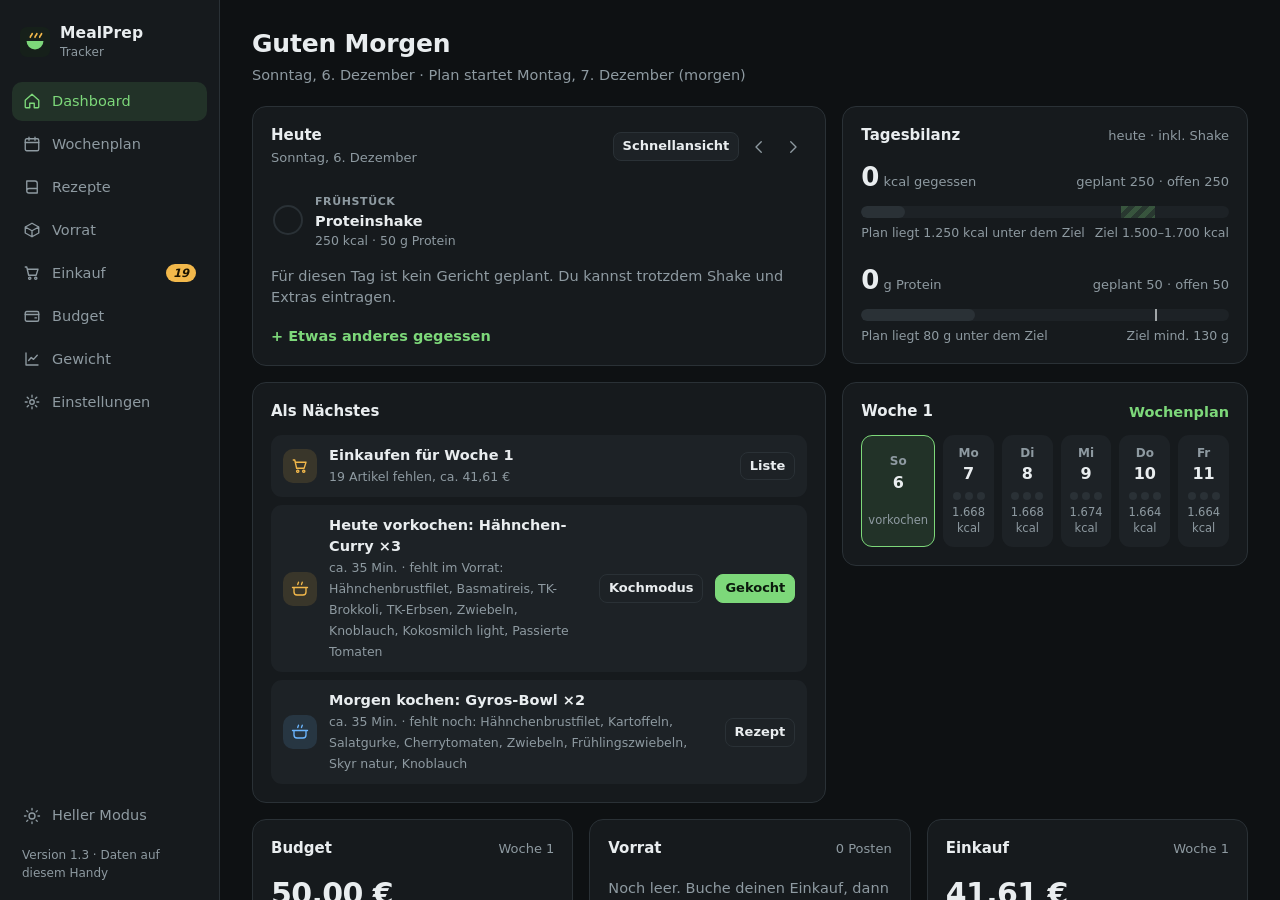
==== index.html @ 7bd4c483 "Add files via upload" ====
<!doctype html>
<html lang="de" data-theme="dark">
<head>
<meta charset="utf-8">
<meta name="viewport" content="width=device-width, initial-scale=1, viewport-fit=cover">
<meta name="theme-color" content="#0e1113">
<meta name="mobile-web-app-capable" content="yes">
<meta name="apple-mobile-web-app-capable" content="yes">
<meta name="apple-mobile-web-app-status-bar-style" content="black-translucent">
<meta name="apple-mobile-web-app-title" content="MealPrep">
<title>MealPrep Tracker</title>
<link rel="manifest" href="manifest.webmanifest">
<link rel="icon" href="icon.svg" type="image/svg+xml">
<link rel="apple-touch-icon" href="apple-touch-icon.png">
<link rel="stylesheet" href="app.css">
<style>
  .boot { display: grid; place-items: center; height: 100vh; height: 100dvh; padding: 24px; text-align: center; color: var(--muted); }
  .boot img { width: 64px; height: 64px; margin-bottom: 14px; }
  .boot b { display: block; color: var(--text); font-size: 17px; margin-bottom: 4px; }
  .boot.err b { color: var(--red); }
</style>
</head>
<body>
<div id="boot" class="boot"><div><img src="icon.svg" alt=""><b>MealPrep Tracker</b><span id="bootMsg">Wird geladen …</span></div></div>
<div id="app" hidden>
  <nav class="side" id="nav"></nav>
  <main id="view"></main>
</div>
<div id="modal" class="modal" hidden></div>
<div id="toast" class="toast" hidden></div>
<div id="offline" class="offline" hidden><div class="offline-box"><h2>Fehler</h2><p>Bitte die App neu öffnen.</p></div></div>
<script src="wasm_exec.js"></script>
<script>
(function () {
  try { if (localStorage.getItem('mealprep-theme') === 'light') document.documentElement.dataset.theme = 'light'; } catch (e) {}
  var bootErr = function (msg) {
    var b = document.getElementById('boot'); b.classList.add('err');
    b.querySelector('b').textContent = 'Die App konnte nicht starten';
    document.getElementById('bootMsg').textContent = msg;
  };
  if (!('WebAssembly' in window)) return bootErr('Dein Browser ist zu alt. Bitte Chrome oder Safari aktualisieren.');
  window.mpReady = function (err) {
    if (err) return bootErr(err);
    document.getElementById('boot').remove();
    document.getElementById('app').hidden = false;
    var s = document.createElement('script'); s.src = 'app.js'; document.body.appendChild(s);
  };
  var go = new Go();
  var load = WebAssembly.instantiateStreaming
    ? WebAssembly.instantiateStreaming(fetch('main.wasm'), go.importObject).catch(function () {
        return fetch('main.wasm').then(function (r) { return r.arrayBuffer(); }).then(function (b) { return WebAssembly.instantiate(b, go.importObject); });
      })
    : fetch('main.wasm').then(function (r) { return r.arrayBuffer(); }).then(function (b) { return WebAssembly.instantiate(b, go.importObject); });
  load.then(function (res) { go.run(res.instance); })
      .catch(function (e) { bootErr('Laden fehlgeschlagen (' + e.message + '). Beim ersten Start braucht die App Internet.'); });
  if ('serviceWorker' in navigator && location.protocol !== 'file:') {
    // Neue Version auf dem Server: Sobald sie geladen ist, einmal neu starten (Daten bleiben erhalten).
    var hadController = !!navigator.serviceWorker.controller, reloaded = false;
    navigator.serviceWorker.addEventListener('controllerchange', function () {
      if (hadController && !reloaded) { reloaded = true; location.reload(); }
    });
    navigator.serviceWorker.register('sw.js').then(function (r) { if (navigator.onLine) r.update().catch(function () {}); }).catch(function () {});
  }
})();
</script>
</body>
</html>
---- app.css ----
:root {
  --bg: #0e1113; --surface: #161a1d; --surface2: #1d2226; --line: #2a3136; --text: #e9edef; --muted: #8e9aa1;
  --accent: #7dd87a; --accent-ink: #0c1a0d; --amber: #f2b84b; --red: #f0736a; --blue: #6cb6ff;
  --ok-bg: rgba(125,216,122,.12); --warn-bg: rgba(242,184,75,.13); --bad-bg: rgba(240,115,106,.13);
  --shadow: 0 10px 30px rgba(0,0,0,.35); --radius: 14px;
  color-scheme: dark;
}
[data-theme="light"] {
  --bg: #f3f5f4; --surface: #ffffff; --surface2: #f0f3f1; --line: #dfe5e2; --text: #18201c; --muted: #647069;
  --accent: #2f9e4f; --accent-ink: #ffffff; --amber: #b9770a; --red: #cf4a40; --blue: #1f6fd0;
  --ok-bg: rgba(47,158,79,.11); --warn-bg: rgba(185,119,10,.12); --bad-bg: rgba(207,74,64,.10);
  --shadow: 0 10px 30px rgba(20,40,30,.12);
  color-scheme: light;
}
* { box-sizing: border-box; }
html, body { height: 100%; }
body { margin: 0; background: var(--bg); color: var(--text); font: 14.5px/1.45 "Segoe UI Variable Text", "Segoe UI", system-ui, -apple-system, Roboto, sans-serif; -webkit-font-smoothing: antialiased; }
h1, h2, h3, p { margin: 0; }
button, input, select { font: inherit; color: inherit; }
button { cursor: pointer; }
svg.ic { width: 18px; height: 18px; fill: none; stroke: currentColor; stroke-width: 1.8; stroke-linecap: round; stroke-linejoin: round; flex: none; }

#app { display: grid; grid-template-columns: 220px 1fr; height: 100vh; }
.side { background: var(--surface); border-right: 1px solid var(--line); padding: 18px 12px; display: flex; flex-direction: column; gap: 4px; overflow-y: auto; }
.brand { display: flex; align-items: center; gap: 10px; padding: 4px 8px 16px; font-weight: 650; font-size: 15.5px; letter-spacing: .1px; }
.brand img { width: 30px; height: 30px; }
.brand small { display: block; font-weight: 400; color: var(--muted); font-size: 12px; }
.nav-btn { display: flex; align-items: center; gap: 11px; width: 100%; padding: 9px 11px; border: 0; background: none; border-radius: 10px; color: var(--muted); text-align: left; font-weight: 500; }
.nav-btn:hover { background: var(--surface2); color: var(--text); }
.nav-btn.on { background: var(--ok-bg); color: var(--accent); }
.nav-btn .count { margin-left: auto; background: var(--amber); color: #1b1300; font-size: 11.5px; font-weight: 700; border-radius: 99px; padding: 0 7px; line-height: 18px; }
.side .spacer { flex: 1; }
.side-foot { color: var(--muted); font-size: 12px; padding: 8px 10px 0; }

#view { overflow-y: auto; padding: 26px 32px 60px; }
.page-head { display: flex; align-items: flex-end; justify-content: space-between; gap: 16px; margin-bottom: 20px; flex-wrap: wrap; }
.page-head h1 { font-size: 25px; font-weight: 650; letter-spacing: -.2px; }
.page-head p { color: var(--muted); margin-top: 3px; }
.loading { color: var(--muted); padding: 40px; }

.grid { display: grid; gap: 16px; }
.dash { grid-template-columns: repeat(12, 1fr); align-items: start; }
.c-7 { grid-column: span 7; } .c-5 { grid-column: span 5; } .c-4 { grid-column: span 4; } .c-6 { grid-column: span 6; } .c-8 { grid-column: span 8; } .c-12 { grid-column: span 12; }
.card { background: var(--surface); border: 1px solid var(--line); border-radius: var(--radius); padding: 18px; min-width: 0; }
.card-head { display: flex; align-items: center; justify-content: space-between; gap: 10px; margin-bottom: 12px; }
.card-head h2 { font-size: 15px; font-weight: 650; }
.card-head .sub { color: var(--muted); font-size: 13px; }
.muted { color: var(--muted); }
.small { font-size: 12.5px; }
.link { background: none; border: 0; padding: 0; color: var(--accent); font-weight: 550; }
.link:hover { text-decoration: underline; }

.btn { display: inline-flex; align-items: center; justify-content: center; gap: 7px; border: 1px solid var(--line); background: var(--surface2); border-radius: 10px; padding: 7px 13px; font-weight: 550; white-space: nowrap; }
.btn:hover { border-color: var(--muted); }
.btn.primary { background: var(--accent); border-color: var(--accent); color: var(--accent-ink); }
.btn.primary:hover { filter: brightness(1.07); }
.btn.danger { color: var(--red); }
.btn.sm { padding: 4px 9px; font-size: 13px; border-radius: 8px; }
.btn.ghost { background: none; }
.btn[disabled] { opacity: .5; cursor: default; }
.icon-btn { display: inline-grid; place-items: center; width: 30px; height: 30px; border-radius: 8px; border: 1px solid transparent; background: none; color: var(--muted); }
.icon-btn:hover { background: var(--surface2); color: var(--text); border-color: var(--line); }

input[type=text], input[type=number], input[type=date], input[type=search], input[type=url], select { background: var(--surface2); border: 1px solid var(--line); border-radius: 9px; padding: 7px 10px; min-width: 0; }
input:focus, select:focus, button:focus-visible { outline: 2px solid var(--accent); outline-offset: 1px; }
label.f { display: flex; flex-direction: column; gap: 4px; font-size: 12.5px; color: var(--muted); min-width: 0; }
label.f input, label.f select { color: var(--text); font-size: 14.5px; }
.form-row { display: flex; gap: 10px; align-items: flex-end; flex-wrap: wrap; }
.form-row .grow { flex: 1 1 160px; }
label.chk { display: inline-flex; align-items: center; gap: 7px; padding-bottom: 8px; }

/* Heute */
.daynav { display: flex; align-items: center; gap: 4px; }
.rows { display: flex; flex-direction: column; }
.row { display: flex; align-items: center; gap: 12px; padding: 10px 2px; border-top: 1px solid var(--line); }
.row:first-child { border-top: 0; }
.row .body { flex: 1; min-width: 0; }
.row .title { font-weight: 550; white-space: nowrap; overflow: hidden; text-overflow: ellipsis; }
.row .title button { background: none; border: 0; padding: 0; font-weight: inherit; text-align: left; }
.row .title button:hover { color: var(--accent); }
.row .meta { color: var(--muted); font-size: 12.5px; }
.row.done .title { color: var(--muted); }
.row.skipped .title { text-decoration: line-through; color: var(--muted); }
.slot { font-size: 11px; text-transform: uppercase; letter-spacing: .6px; color: var(--muted); font-weight: 650; }
.check { width: 30px; height: 30px; flex: none; border-radius: 50%; border: 2px solid var(--line); background: none; display: grid; place-items: center; color: transparent; }
.check:hover { border-color: var(--accent); color: var(--accent); }
.check.on { background: var(--accent); border-color: var(--accent); color: var(--accent-ink); }
.check svg { width: 16px; height: 16px; stroke-width: 2.6; }
.tag { display: inline-flex; align-items: center; gap: 5px; font-size: 11.5px; font-weight: 600; border-radius: 99px; padding: 2px 9px; background: var(--surface2); color: var(--muted); white-space: nowrap; }
.tag.ok { background: var(--ok-bg); color: var(--accent); }
.tag.warn { background: var(--warn-bg); color: var(--amber); }
.tag.bad { background: var(--bad-bg); color: var(--red); }
.tag.blue { background: rgba(108,182,255,.13); color: var(--blue); }

/* Bilanz */
.gauge { margin-top: 6px; }
.gauge + .gauge { margin-top: 20px; }
.gauge-top { display: flex; align-items: baseline; justify-content: space-between; gap: 8px; }
.gauge-top b { font-size: 26px; font-weight: 650; letter-spacing: -.5px; }
.gauge-top span { color: var(--muted); font-size: 13px; }
.bar { position: relative; height: 12px; border-radius: 99px; background: var(--surface2); margin: 9px 0 6px; overflow: hidden; }
.bar .zone { position: absolute; top: 0; bottom: 0; background: repeating-linear-gradient(135deg, rgba(125,216,122,.28) 0 5px, rgba(125,216,122,.12) 5px 10px); }
.bar .plan { position: absolute; top: 0; bottom: 0; left: 0; background: var(--line); border-radius: 99px; }
.bar .fill { position: absolute; top: 0; bottom: 0; left: 0; background: var(--accent); border-radius: 99px; transition: width .35s ease; }
.bar .fill.amber { background: var(--amber); }
.bar .fill.red { background: var(--red); }
.bar .mark { position: absolute; top: -2px; bottom: -2px; width: 2px; background: var(--text); opacity: .65; }
.gauge-foot { display: flex; justify-content: space-between; gap: 8px; color: var(--muted); font-size: 12.5px; }

/* Aufgaben */
.task { display: flex; gap: 12px; align-items: center; padding: 10px 12px; border-radius: 11px; background: var(--surface2); margin-top: 8px; }
.task:first-of-type { margin-top: 0; }
.task .dot { width: 34px; height: 34px; border-radius: 10px; display: grid; place-items: center; flex: none; background: var(--ok-bg); color: var(--accent); }
.task.warn .dot { background: var(--warn-bg); color: var(--amber); }
.task.bad .dot { background: var(--bad-bg); color: var(--red); }
.task.info .dot { background: rgba(108,182,255,.13); color: var(--blue); }
.task .body { flex: 1; min-width: 0; }
.task .body b { display: block; font-weight: 600; }
.task .body span { color: var(--muted); font-size: 12.5px; }

/* Wochenstreifen */
.strip { display: grid; grid-template-columns: repeat(6, 1fr); gap: 8px; }
.strip button { background: var(--surface2); border: 1px solid transparent; border-radius: 11px; padding: 9px 6px; text-align: center; }
.strip button:hover { border-color: var(--line); }
.strip button.today { border-color: var(--accent); }
.strip button.sel { background: var(--ok-bg); }
.strip .wd { font-size: 12px; color: var(--muted); font-weight: 600; }
.strip .dn { font-size: 16px; font-weight: 650; }
.dots { display: flex; gap: 4px; justify-content: center; margin-top: 6px; min-height: 8px; }
.dots i { width: 8px; height: 8px; border-radius: 50%; background: var(--line); }
.dots i.e { background: var(--accent); }
.dots i.s { background: transparent; border: 1.5px dashed var(--muted); }
.strip .kc { font-size: 11.5px; color: var(--muted); margin-top: 4px; }

.big { font-size: 30px; font-weight: 650; letter-spacing: -.6px; }
.big.neg { color: var(--red); }
.list { display: flex; flex-direction: column; gap: 8px; }
.li { display: flex; justify-content: space-between; gap: 10px; align-items: baseline; }
.li .n { min-width: 0; overflow: hidden; text-overflow: ellipsis; white-space: nowrap; }
.empty { color: var(--muted); padding: 6px 0; }

/* Wochenplan */
.tabs { display: flex; gap: 6px; flex-wrap: wrap; }
.tab { border: 1px solid var(--line); background: var(--surface); border-radius: 10px; padding: 7px 13px; color: var(--muted); font-weight: 550; text-align: left; }
.tab small { display: block; font-weight: 400; font-size: 11.5px; }
.tab.on { border-color: var(--accent); color: var(--text); background: var(--ok-bg); }
.banner { display: flex; align-items: center; gap: 12px; background: var(--warn-bg); color: var(--amber); border-radius: 11px; padding: 10px 14px; margin-bottom: 14px; font-weight: 550; }
.banner .btn { margin-left: auto; }
.day { display: grid; grid-template-columns: 150px 1fr; gap: 16px; padding: 14px 18px; }
.day + .day { margin-top: 10px; }
.day.today { border-color: var(--accent); }
.day.past { opacity: .8; }
.day-info .wd { font-weight: 650; font-size: 15px; }
.day-info .tot { margin-top: 8px; display: flex; flex-direction: column; gap: 4px; align-items: flex-start; }
.day-main { min-width: 0; }
.cooks { display: flex; flex-wrap: wrap; gap: 8px; margin-bottom: 10px; }
.cook { display: flex; align-items: center; gap: 10px; background: var(--warn-bg); border-radius: 10px; padding: 6px 8px 6px 12px; font-size: 13.5px; }
.cook.done { background: var(--ok-bg); }
.cook b { font-weight: 600; }
.slots { display: grid; grid-template-columns: 1fr 1fr 1fr; gap: 10px; }
.meal { background: var(--surface2); border: 1px solid transparent; border-radius: 11px; padding: 9px 11px; min-height: 76px; display: flex; flex-direction: column; gap: 3px; }
.meal.none { background: none; border: 1px dashed var(--line); color: var(--muted); justify-content: center; align-items: center; font-size: 12.5px; }
.meal.eaten { background: var(--ok-bg); }
.meal.skipped .mname { text-decoration: line-through; color: var(--muted); }
.meal.pick { border-color: var(--amber); }
.meal.cand { border-color: var(--amber); border-style: dashed; cursor: pointer; }
.meal.cand:hover { background: var(--warn-bg); }
.meal .mname { font-weight: 600; background: none; border: 0; padding: 0; text-align: left; line-height: 1.25; }
.meal .mname:hover { color: var(--accent); }
.meal .mmeta { color: var(--muted); font-size: 12.5px; }
.meal .mact { display: flex; gap: 2px; margin-top: auto; align-items: center; }
.meal .mact .check { width: 26px; height: 26px; margin-right: 4px; }
.meal .mact .check svg { width: 14px; height: 14px; }

/* Rezepte */
.recipes { grid-template-columns: repeat(auto-fill, minmax(260px, 1fr)); }
.rcard { text-align: left; background: var(--surface); border: 1px solid var(--line); border-radius: var(--radius); padding: 16px; display: flex; flex-direction: column; gap: 8px; }
.rcard:hover { border-color: var(--accent); }
.rcard h3 { font-size: 15px; font-weight: 650; line-height: 1.3; }
.rcard .facts { display: flex; flex-wrap: wrap; gap: 6px; margin-top: auto; }
.nut { display: grid; grid-template-columns: repeat(4, 1fr); gap: 8px; margin: 14px 0; }
.nut div { background: var(--surface2); border-radius: 10px; padding: 9px; text-align: center; }
.nut b { display: block; font-size: 18px; }
.nut span { color: var(--muted); font-size: 12px; }
.cols { display: grid; grid-template-columns: 5fr 7fr; gap: 24px; }
.ings { list-style: none; padding: 0; margin: 0; }
.ings li { display: flex; justify-content: space-between; gap: 10px; padding: 5px 0; border-bottom: 1px solid var(--line); }
.ings li span:last-child { color: var(--muted); white-space: nowrap; }
ol.steps { padding-left: 20px; margin: 0; display: flex; flex-direction: column; gap: 9px; }
h4 { margin: 0 0 8px; font-size: 12px; text-transform: uppercase; letter-spacing: .6px; color: var(--muted); }

/* Tabellen */
table { width: 100%; border-collapse: collapse; }
th { text-align: left; font-size: 11.5px; text-transform: uppercase; letter-spacing: .5px; color: var(--muted); font-weight: 650; padding: 6px 8px; }
td { padding: 9px 8px; border-top: 1px solid var(--line); vertical-align: middle; }
td.num, th.num { text-align: right; white-space: nowrap; }
tr.cat td { background: var(--surface2); font-size: 12px; font-weight: 650; color: var(--muted); text-transform: uppercase; letter-spacing: .5px; padding: 5px 8px; }
td .sub { color: var(--muted); font-size: 12.5px; }
td.act { white-space: nowrap; text-align: right; width: 1%; }
td input[type=number] { width: 86px; }
.sumbar { display: flex; gap: 12px; align-items: flex-end; flex-wrap: wrap; margin-top: 16px; padding-top: 16px; border-top: 1px solid var(--line); }
.sumbar .total { margin-right: auto; }
.wkbars { display: flex; gap: 14px; align-items: flex-end; height: 120px; padding-top: 6px; }
.wkbars .wb { flex: 1; max-width: 90px; display: flex; flex-direction: column; align-items: center; gap: 5px; height: 100%; justify-content: flex-end; font-size: 12px; color: var(--muted); }
.wkbars .col { width: 100%; background: var(--accent); border-radius: 7px 7px 3px 3px; min-height: 3px; }
.wkbars .col.over { background: var(--red); }
.wkbars { position: relative; }

.settings { grid-template-columns: repeat(auto-fit, minmax(340px, 1fr)); align-items: start; }
.stack { display: flex; flex-direction: column; gap: 12px; }
.path { font-family: Consolas, monospace; font-size: 12.5px; background: var(--surface2); border-radius: 8px; padding: 7px 9px; word-break: break-all; }

/* Modal / Toast */
.modal { position: fixed; inset: 0; background: rgba(0,0,0,.55); display: grid; place-items: center; padding: 24px; z-index: 20; }
.modal[hidden], .toast[hidden], .offline[hidden] { display: none; }
.sheet { background: var(--surface); border: 1px solid var(--line); border-radius: 16px; box-shadow: var(--shadow); width: min(860px, 100%); max-height: 100%; overflow-y: auto; padding: 24px; }
.sheet.narrow { width: min(460px, 100%); }
.sheet-head { display: flex; justify-content: space-between; align-items: flex-start; gap: 14px; margin-bottom: 6px; }
.sheet-head h2 { font-size: 20px; font-weight: 650; line-height: 1.25; }
.sheet-foot { display: flex; justify-content: flex-end; gap: 10px; margin-top: 20px; }
.toast { position: fixed; left: 50%; bottom: 26px; transform: translateX(-50%); background: var(--text); color: var(--bg); padding: 10px 16px; border-radius: 11px; box-shadow: var(--shadow); max-width: min(680px, 90vw); z-index: 30; font-weight: 550; }
.toast.err { background: var(--red); color: #fff; }
.offline { position: fixed; inset: 0; background: var(--bg); display: grid; place-items: center; z-index: 40; text-align: center; padding: 30px; }
.offline-box { max-width: 420px; }
.offline-box h2 { margin-bottom: 10px; }

@media (max-width: 1080px) {
  #app { grid-template-columns: 64px 1fr; }
  .nav-btn span, .brand div, .side-foot, .nav-btn .count { display: none; }
  .nav-btn { justify-content: center; padding: 11px; }
  .brand { justify-content: center; padding: 4px 0 14px; }
  #view { padding: 20px; }
  .c-7, .c-5, .c-4, .c-6, .c-8 { grid-column: span 12; }
  .day { grid-template-columns: 1fr; gap: 10px; }
  .day-info { display: flex; justify-content: space-between; align-items: center; }
  .day-info .tot { flex-direction: row; margin-top: 0; }
  .cols { grid-template-columns: 1fr; }
}
@media (max-width: 680px) {
  .slots { grid-template-columns: 1fr; }
  .meal { min-height: 0; }
}

/* Bewertung und Gewicht */
.tag.star { background: var(--warn-bg); color: var(--amber); }
.tag.star svg.ic { width: 12px; height: 12px; fill: currentColor; }
.stars { display: flex; align-items: center; gap: 2px; margin: 4px 0 14px; }
.stars .muted { margin-right: 8px; }
.star-btn { border: 0; background: none; padding: 4px; color: var(--line); border-radius: 6px; }
.star-btn svg.ic { width: 22px; height: 22px; }
.star-btn.on { color: var(--amber); }
.star-btn.on svg.ic { fill: currentColor; }
.star-btn:hover { color: var(--amber); }
.statrow { display: flex; gap: 34px; flex-wrap: wrap; }
.wchart { width: 100%; height: auto; display: block; }
.wchart .g { stroke: var(--line); stroke-width: 1; }
.wchart text { fill: var(--muted); font-size: 12px; }
.wchart polyline { fill: none; stroke: var(--accent); stroke-width: 2.5; stroke-linejoin: round; stroke-linecap: round; }
.wchart circle { fill: var(--surface); stroke: var(--accent); stroke-width: 2; }

/* Handy: Leiste unten statt Seitenleiste */
.more-btn { display: none; }
.more-list { display: grid; gap: 6px; margin-top: 10px; }
.more-item { display: flex; align-items: center; gap: 12px; padding: 13px 12px; border: 1px solid var(--line); background: var(--surface2); border-radius: 12px; text-align: left; font-weight: 550; position: relative; }
.more-item.on { border-color: var(--accent); color: var(--accent); }
.more-item .count { margin-left: auto; background: var(--amber); color: #1b1300; font-size: 11.5px; font-weight: 700; font-style: normal; border-radius: 99px; padding: 0 8px; line-height: 19px; }
@media (max-width: 680px) {
  #app { grid-template-columns: 1fr; height: 100vh; height: 100dvh; }
  .side { position: fixed; z-index: 15; left: 0; right: 0; bottom: 0; flex-direction: row; gap: 0; padding: 5px 4px calc(5px + env(safe-area-inset-bottom)); border-right: 0; border-top: 1px solid var(--line); overflow: visible; }
  .side .brand, .side .spacer, .side-foot, .nav-btn:not(.prim):not(.more-btn) { display: none; }
  .nav-btn.prim, .more-btn { display: flex; flex: 1 1 0; flex-direction: column; align-items: center; gap: 3px; padding: 7px 0 5px; position: relative; border-radius: 10px; }
  .nav-btn.prim span, .more-btn span { display: block; font-size: 0; }
  .nav-btn.prim span::after, .more-btn span::after { content: attr(data-short); font-size: 11.5px; font-weight: 600; }
  .nav-btn.on { background: none; }
  .nav-btn .count { display: block; position: absolute; top: 2px; left: calc(50% + 6px); font-style: normal; font-size: 10.5px; line-height: 16px; padding: 0 5px; }
  #view { padding: calc(16px + env(safe-area-inset-top)) 14px calc(86px + env(safe-area-inset-bottom)); }
  .page-head { margin-bottom: 14px; }
  .page-head h1 { font-size: 22px; }
  .card { padding: 14px; }
  .toast { bottom: calc(80px + env(safe-area-inset-bottom)); max-width: calc(100% - 28px); }
  .modal { padding: 0; place-items: end stretch; z-index: 30; }
  .sheet { width: 100%; max-height: 92dvh; border-radius: 18px 18px 0 0; padding: 18px 16px calc(18px + env(safe-area-inset-bottom)); }
  .sheet.narrow { width: 100%; }
  input, select { font-size: 16px; }
  .form-row > .f, .form-row > label.f[style] { flex: 1 1 140px; width: auto !important; }
  .form-row > .btn { flex: 1 1 auto; }
  .tabs { flex-wrap: nowrap; overflow-x: auto; width: 100%; padding-bottom: 2px; }
  .tab { flex: none; }
  table, tbody, tr, td { display: block; }
  thead { display: none; }
  tr { border-top: 1px solid var(--line); padding: 8px 0; display: flex; flex-wrap: wrap; align-items: center; gap: 2px 10px; }
  tr.cat { padding: 0; border: 0; }
  tr.cat td { width: 100%; }
  td { border: 0; padding: 2px 0; }
  td { flex: 0 1 auto; }
  td:has(> b), td:has(> form) { flex: 1 1 55%; min-width: 0; }
  td.sub { flex: 1 1 200px; }
  td:has(> input[type=checkbox]) { width: auto !important; }
  td.num, td.act { width: auto; margin-left: auto; }
  td input[type=number] { width: 92px; }
  .statrow { gap: 18px; }
  .row { flex-wrap: wrap; row-gap: 4px; }
  .row .body { flex: 1 1 140px; }
  .row .title { white-space: normal; }
  .row > .tag { order: 5; margin-left: 52px; }
  .li { flex-wrap: wrap; }
  .li .n { white-space: normal; }
  .big { font-size: 26px; }
}

/* ---------- Rezepte: Liste ---------- */
.rbar { display: flex; flex-direction: column; gap: 10px; margin-bottom: 16px; }
.rsearch { width: min(420px, 100%); background: var(--surface2); border: 1px solid var(--line); border-radius: 10px; padding: 8px 12px; color: var(--text); }
.chips { display: flex; flex-wrap: wrap; gap: 6px; align-items: center; }
.chip { border: 1px solid var(--line); background: var(--surface); color: var(--muted); border-radius: 99px; padding: 4px 11px; font-size: 13px; font-weight: 550; display: inline-flex; align-items: center; gap: 6px; }
.chip:hover { color: var(--text); border-color: var(--muted); }
.chip.on { background: var(--ok-bg); border-color: var(--accent); color: var(--accent); }
.chip.tagchip { font-weight: 500; }
.chip-input { border: 1px dashed var(--line); background: none; border-radius: 99px; padding: 4px 11px; font-size: 13px; width: 140px; color: var(--text); }
.sugg-dot { display: inline-block; width: 6px; height: 6px; border-radius: 50%; background: var(--accent); vertical-align: middle; }
.rcard-top { display: flex; justify-content: space-between; align-items: center; gap: 8px; }
.heart { color: var(--muted); }
.heart svg.ic { width: 18px; height: 18px; }
.heart.on { color: var(--red); }
.heart.on svg.ic { fill: currentColor; }
.head-actions { display: flex; gap: 4px; }
.warn-text { color: var(--amber); }
.grow { flex: 1; }
.steps li.sec { list-style: none; margin-left: -18px; font-weight: 650; margin-top: 6px; }

/* Hinweise */
.banner { display: flex; gap: 10px; align-items: flex-start; border-radius: 12px; padding: 10px 12px; margin: 8px 0 12px; }
.banner > div { display: flex; flex-direction: column; gap: 2px; }
.banner span { font-size: 13px; }
.banner.bad { background: var(--bad-bg); color: var(--red); }
.banner.bad span { color: var(--text); }
.banner.warn { background: var(--warn-bg); color: var(--amber); }
.banner.warn span { color: var(--text); }
.fitline { display: flex; gap: 8px; align-items: flex-start; font-size: 13.5px; font-weight: 550; }
.fitline.ok { color: var(--accent); }
.fitline.low { color: var(--blue); }
.fitline.high, .fitline.protein { color: var(--amber); }

/* ---------- Editor ---------- */
.sheet.wide { width: min(1120px, 100%); }
.ed-grid { display: grid; grid-template-columns: minmax(0, 7fr) minmax(0, 5fr); gap: 24px; margin-top: 8px; }
.h3 { font-size: 15px; font-weight: 650; }
textarea { background: var(--surface2); border: 1px solid var(--line); border-radius: 9px; padding: 8px 10px; color: var(--text); font: inherit; font-size: 14px; resize: vertical; width: 100%; }
textarea:focus { outline: 2px solid var(--accent); outline-offset: 1px; }
label.f textarea { color: var(--text); }
.form-row.nums > .f { flex: 1 1 90px; }
.form-row.nums input { width: 100%; }
.elines { display: flex; flex-direction: column; gap: 6px; }
.eline { border: 1px solid var(--line); border-left-width: 3px; border-radius: 10px; padding: 9px 11px; display: grid; grid-template-columns: minmax(0, 1fr) auto; gap: 6px 12px; align-items: center; background: var(--surface); }
.eline.ok { border-left-color: var(--accent); }
.eline.warn { border-left-color: var(--amber); background: linear-gradient(90deg, var(--warn-bg), transparent 60%); }
.eline.muted { border-left-color: var(--line); }
.eline.muted .eline-text > span:last-of-type { color: var(--muted); }
.eline.flagged { border-color: var(--red); border-left-color: var(--red); }
.eline-text { display: flex; flex-wrap: wrap; align-items: center; gap: 4px 8px; min-width: 0; }
.eline-text > span:nth-child(2) { font-weight: 550; overflow-wrap: anywhere; }
.state { font-size: 11px; font-weight: 650; border-radius: 99px; padding: 1px 8px; white-space: nowrap; }
.state.ok { background: var(--ok-bg); color: var(--accent); }
.state.warn { background: var(--warn-bg); color: var(--amber); }
.state.muted { background: var(--surface2); color: var(--muted); }
.eline-map { display: flex; gap: 8px; align-items: center; }
.eline-map select { max-width: 230px; }
.gin { display: inline-flex; align-items: center; gap: 4px; color: var(--muted); font-size: 13px; }
.gin input { width: 78px; text-align: right; }
.eline-note { grid-column: 1 / -1; color: var(--muted); font-size: 12px; margin-top: -2px; }
.niform { grid-column: 1 / -1; border-top: 1px dashed var(--line); margin-top: 6px; padding-top: 10px; display: flex; flex-direction: column; gap: 10px; }
.niform-head { display: flex; flex-direction: column; gap: 2px; }
.offlist { display: grid; gap: 6px; max-height: 260px; overflow-y: auto; }
.offitem { display: flex; flex-direction: column; align-items: flex-start; gap: 1px; text-align: left; border: 1px solid var(--line); background: var(--surface2); border-radius: 9px; padding: 7px 10px; }
.offitem:hover { border-color: var(--accent); }
.offitem span { color: var(--muted); font-size: 12.5px; }
.ed-summary { position: sticky; top: 0; background: var(--surface2); border-radius: 12px; padding: 12px; display: flex; flex-direction: column; gap: 8px; z-index: 1; }
.nut.compact { margin: 0; gap: 6px; }
.nut.compact div { background: var(--surface); padding: 7px 4px; }
.nut.compact b { font-size: 16px; }
.sheet-foot .grow { display: flex; align-items: center; gap: 6px; }

/* ---------- Einplanen & Vorschläge ---------- */
.planr-grid { display: grid; grid-template-columns: minmax(0, 5fr) minmax(0, 7fr); gap: 22px; margin-top: 10px; }
.plist { display: flex; flex-direction: column; gap: 12px; max-height: 60vh; overflow-y: auto; padding-right: 4px; }
.pgroup { display: flex; flex-direction: column; gap: 6px; }
.pbatch { display: flex; flex-direction: column; align-items: flex-start; gap: 1px; text-align: left; border: 1px solid var(--line); background: var(--surface); border-radius: 10px; padding: 8px 11px; }
.pbatch span { color: var(--muted); font-size: 12.5px; }
.pbatch:hover:not([disabled]) { border-color: var(--muted); }
.pbatch.on { border-color: var(--accent); background: var(--ok-bg); }
.pbatch[disabled] { opacity: .45; cursor: default; }
.preview { display: flex; flex-direction: column; gap: 12px; }
.budgetbox { display: flex; gap: 10px; align-items: flex-start; border-radius: 12px; padding: 10px 12px; }
.budgetbox > div { display: flex; flex-direction: column; gap: 3px; font-size: 13px; }
.budgetbox b { font-size: 14px; }
.budgetbox.ok { background: var(--ok-bg); color: var(--accent); }
.budgetbox.bad { background: var(--bad-bg); color: var(--red); }
.budgetbox > div span { color: var(--text); }
table.mini td, table.mini th { padding: 6px 6px; }
.sugg { border: 1px solid var(--line); border-radius: 12px; padding: 11px 13px; display: flex; flex-direction: column; gap: 6px; }
.sugg-head { display: flex; flex-direction: column; gap: 5px; }
.sugg ul { margin: 0; padding-left: 18px; color: var(--muted); font-size: 13px; }

@media (max-width: 900px) {
  .ed-grid, .planr-grid { grid-template-columns: minmax(0, 1fr); }
  .ed-summary { position: static; }
}
@media (max-width: 680px) {
  .sheet.wide, .sheet.planr { height: 100dvh; max-height: 100dvh; border-radius: 0; }
  .eline { grid-template-columns: minmax(0, 1fr); }
  .eline-map select { min-width: 0; }
  .eline-map { flex-wrap: wrap; }
  .eline-map select { max-width: none; flex: 1 1 180px; }
  .page-head > div:last-child { width: 100%; }
  .page-head .form-row .btn { flex: 1 1 auto; }
  .plist { max-height: none; }
  textarea { font-size: 16px; }
}

/* ---------- Schnellansicht (Heute / Einkauf) ---------- */
body.is-quick #app { grid-template-columns: 1fr; }
body.is-quick #nav { display: none; }
body.is-quick #view { padding: calc(14px + env(safe-area-inset-top)) 16px calc(28px + env(safe-area-inset-bottom)); }
.q { max-width: 640px; margin: 0 auto; font-size: 17px; }
.q-top { display: flex; align-items: center; gap: 10px; margin-bottom: 18px; }
.q-segs { display: flex; flex: 1; background: var(--surface2); border: 1px solid var(--line); border-radius: 14px; padding: 4px; gap: 4px; }
.q-seg { flex: 1; display: inline-flex; align-items: center; justify-content: center; gap: 8px; border: 0; background: none; border-radius: 10px; min-height: 46px; font-size: 17px; font-weight: 600; color: var(--muted); }
.q-seg.on { background: var(--surface); color: var(--text); box-shadow: 0 1px 3px rgba(0,0,0,.25); }
.q-seg svg.ic { width: 20px; height: 20px; }
.q-exit { border: 0; background: none; color: var(--accent); font-weight: 600; font-size: 15px; padding: 10px 4px; white-space: nowrap; }
.q-title { font-size: 28px; line-height: 1.15; font-weight: 700; letter-spacing: -.3px; margin: 2px 0 14px; }
.q-hint { display: flex; gap: 10px; align-items: flex-start; background: var(--warn-bg); color: var(--text); border-radius: 12px; padding: 12px 12px 12px 14px; margin-bottom: 16px; font-size: 15px; line-height: 1.4; }
.q-hint b { color: var(--amber); }
.q-stats { display: grid; grid-template-columns: 1fr 1fr; gap: 12px; margin-bottom: 18px; }
.q-stat { background: var(--surface); border: 1px solid var(--line); border-radius: 14px; padding: 12px 14px; }
.q-num b { display: block; font-size: 34px; line-height: 1.05; font-weight: 700; font-variant-numeric: tabular-nums; }
.q-num span { color: var(--muted); font-size: 14px; }
.q-stat.ok .q-num b { color: var(--accent); }
.q-stat.over .q-num b { color: var(--red); }
.q-bar { position: relative; height: 8px; background: var(--surface2); border-radius: 99px; margin-top: 10px; overflow: hidden; }
.q-bar i { position: absolute; inset: 0 auto 0 0; background: var(--text); opacity: .75; border-radius: 99px; }
.q-stat.ok .q-bar i { background: var(--accent); opacity: 1; }
.q-stat.over .q-bar i { background: var(--red); opacity: 1; }
.q-bar em { position: absolute; top: 0; bottom: 0; background: var(--ok-bg); outline: 1px solid var(--accent); outline-offset: -1px; }
.q-bar em.mark { width: 2px; background: var(--accent); outline: 0; }
.q-lbl { color: var(--muted); font-size: 13px; margin-top: 6px; font-weight: 600; }
.q-list { display: flex; flex-direction: column; gap: 8px; }
.q-row { display: flex; align-items: center; gap: 14px; width: 100%; text-align: left; min-height: 72px; padding: 12px 14px; background: var(--surface); border: 1px solid var(--line); border-radius: 14px; -webkit-tap-highlight-color: transparent; touch-action: manipulation; }
.q-row:active { transform: scale(.99); }
.q-check { width: 34px; height: 34px; flex: none; border-radius: 50%; border: 2.5px solid var(--muted); display: grid; place-items: center; color: transparent; }
.q-check svg.ic { width: 20px; height: 20px; stroke-width: 2.6; }
.q-row.on .q-check { background: var(--accent); border-color: var(--accent); color: var(--accent-ink); }
.q-row.on { background: var(--surface2); }
.q-row.on .q-name { color: var(--muted); }
.q-einkauf .q-row.on .q-name { text-decoration: line-through; text-decoration-thickness: 2px; }
.q-row.static { cursor: default; }
.q-body { flex: 1; min-width: 0; display: flex; flex-direction: column; gap: 1px; }
.q-slot { color: var(--muted); font-size: 13px; font-weight: 600; }
.q-name { font-size: 21px; line-height: 1.2; font-weight: 650; overflow-wrap: anywhere; }
.q-meta { color: var(--muted); font-size: 15.5px; }
.q-warn { color: var(--amber); font-weight: 600; }
.q-price { color: var(--muted); font-size: 15px; font-variant-numeric: tabular-nums; white-space: nowrap; }
.q-cat { font-size: 15px; font-weight: 700; color: var(--accent); margin: 16px 2px 2px; }
.q-cat:first-child { margin-top: 0; }
.q-weeks { display: flex; gap: 8px; margin: -4px 0 14px; flex-wrap: wrap; }
.q-weeks .chip { font-size: 15px; padding: 7px 14px; }
.q-sum { font-size: 16px; color: var(--muted); margin-bottom: 12px; }
.q-sum b { color: var(--text); }
.q-actions { position: sticky; bottom: calc(10px + env(safe-area-inset-bottom)); display: flex; gap: 10px; margin-top: 18px; padding: 10px; background: var(--bg); border: 1px solid var(--line); border-radius: 16px; box-shadow: var(--shadow); }
.q-actions .btn { flex: 1; }
.btn.q-big { min-height: 52px; font-size: 17px; border-radius: 12px; }
.q-empty { font-size: 18px; color: var(--muted); padding: 30px 4px; text-align: center; }
.q-foot { color: var(--muted); font-size: 14.5px; margin-top: 14px; line-height: 1.45; }
.q-opt { display: flex; align-items: center; gap: 10px; font-size: 16px; margin-top: 6px; }
.q-opt input { width: 22px; height: 22px; accent-color: var(--accent); }
.head-tools { justify-content: flex-end; margin-bottom: 8px; }
@media (max-width: 380px) { .q-num b { font-size: 29px; } .q-name { font-size: 19px; } }

/* ---------- Plan-Generator ---------- */
.sheet.gen { width: min(1080px, 100%); }
.eyebrow { color: var(--accent); font-size: 12.5px; font-weight: 650; }
.gen-grid { display: grid; grid-template-columns: minmax(0, 7fr) minmax(0, 5fr); gap: 20px; margin-top: 12px; }
.gslot { border: 1px solid var(--line); border-radius: 12px; padding: 10px 12px; display: grid; grid-template-columns: minmax(0, 1fr) auto; gap: 8px 12px; align-items: center; }
.gslot-main { display: flex; flex-direction: column; gap: 2px; min-width: 0; }
.gslot-main b { font-size: 15.5px; }
.gwhen { color: var(--muted); font-size: 12.5px; font-weight: 600; }
.gwhy { color: var(--accent); font-size: 12.5px; }
.gslot-act { display: flex; flex-direction: column; gap: 6px; align-items: stretch; }
.gslot-act select { max-width: 220px; }
.gsnacks { display: grid; gap: 6px; }
.gsnack { display: grid; grid-template-columns: 34px minmax(0, 1fr) auto; gap: 8px; align-items: center; }
.gsnack select { width: 100%; }
td.okc { color: var(--accent); font-weight: 650; }
td.warnc { color: var(--amber); font-weight: 650; }
.sheet-foot .grow { flex: 1; }
@media (max-width: 900px) { .gen-grid { grid-template-columns: minmax(0, 1fr); } }
@media (max-width: 680px) {
  .sheet.gen { height: 100dvh; max-height: 100dvh; border-radius: 0; }
  .gslot { grid-template-columns: minmax(0, 1fr); }
  .gslot-act { flex-direction: row; flex-wrap: wrap; }
  .gslot-act select { max-width: none; flex: 1 1 160px; }
  .sheet.gen .sheet-foot { flex-wrap: wrap; }
}

/* Rückgängig, Abgleich */
.toast.has-undo { display: flex; align-items: center; gap: 14px; }
.toast-undo { border: 0; background: none; color: var(--accent); font-weight: 700; padding: 4px 2px; white-space: nowrap; }
.toast.err .toast-undo { color: #fff; }
[data-theme="dark"] .toast-undo { color: #1e7a32; }
.syncrep { margin: 8px 0 12px; padding-left: 18px; display: grid; gap: 6px; }
details.restore summary { cursor: pointer; color: var(--muted); font-weight: 600; margin-top: 4px; }
details.restore[open] summary { margin-bottom: 10px; }
details.restore .f { margin-bottom: 10px; }
body.dropping::after { content: "Sync-Datei loslassen zum Zusammenführen"; position: fixed; inset: 12px; border: 3px dashed var(--accent); border-radius: 18px; background: rgba(0,0,0,.55); color: #fff; display: grid; place-items: center; font-size: 22px; font-weight: 700; z-index: 50; pointer-events: none; }

/* ---------- Kochmodus ---------- */
#modal[data-type="cookmode"] { padding: 0; }
.sheet.cook-sheet { width: min(860px, 100%); height: 100%; max-height: 100%; border-radius: 0; display: flex; flex-direction: column; gap: 14px; padding: calc(18px + env(safe-area-inset-top)) 22px calc(18px + env(safe-area-inset-bottom)); }
@media (min-width: 900px) { .sheet.cook-sheet { height: auto; max-height: 94vh; border-radius: 18px; } #modal[data-type="cookmode"] { padding: 24px; } }
.ctop { display: flex; justify-content: space-between; align-items: flex-start; gap: 12px; }
.ctop h2 { font-size: 24px; font-weight: 700; }
.cprog { height: 6px; background: var(--surface2); border-radius: 99px; overflow: hidden; }
.cprog i { display: block; height: 100%; background: var(--accent); }
.cstep { flex: 1; display: flex; flex-direction: column; gap: 14px; overflow-y: auto; }
.cnum { color: var(--accent); font-weight: 700; font-size: 17px; }
.ctext { font-size: 26px; line-height: 1.4; font-weight: 500; }
.cings { list-style: none; padding: 0; margin: 0; display: grid; gap: 8px; font-size: 21px; }
.cings b { display: inline-block; min-width: 120px; font-variant-numeric: tabular-nums; }
.cspice { font-size: 17px; color: var(--muted); }
.cport { display: flex; gap: 8px; }
.cport .icon-btn { width: 44px; height: 44px; font-size: 22px; border: 1px solid var(--line); border-radius: 10px; }
.cnav { display: flex; gap: 12px; }
.cnav .btn { flex: 1; }
.ctimers { display: flex; gap: 8px; flex-wrap: wrap; }
.ctimer { display: inline-flex; align-items: center; gap: 8px; border: 1px solid var(--line); background: var(--surface2); border-radius: 12px; padding: 8px 12px; font-size: 15px; }
.ctimer b { font-size: 20px; font-variant-numeric: tabular-nums; }
.ctimer span { color: var(--muted); font-size: 13px; }
.ctimer.ring { border-color: var(--amber); background: var(--warn-bg); animation: pulse 1s infinite; }
@keyframes pulse { 50% { opacity: .55; } }
@media (prefers-reduced-motion: reduce) { .ctimer.ring { animation: none; } }

/* ---------- Wochenrückblick ---------- */
.rv-grid { display: grid; grid-template-columns: repeat(5, minmax(0, 1fr)); gap: 12px; }
.rv { background: var(--surface2); border-radius: 12px; padding: 12px; display: flex; flex-direction: column; gap: 2px; }
.rv b { font-size: 26px; font-weight: 700; line-height: 1.1; font-variant-numeric: tabular-nums; }
.rv b small { font-size: 14px; font-weight: 600; color: var(--muted); }
.rv b.neg { color: var(--red); }
.rv span { font-size: 13px; color: var(--text); }
.rv em { font-style: normal; font-size: 12.5px; color: var(--muted); }
.rv .bar { margin-top: 6px; }
.rv-top { margin-top: 12px; }
.rv-top ul { list-style: none; padding: 0; margin: 6px 0 0; display: grid; gap: 4px; }
.rv-top li { display: flex; justify-content: space-between; gap: 10px; }
.rstars { color: var(--amber); letter-spacing: 1px; }
.rstars i { font-style: normal; color: var(--line); }
@media (max-width: 900px) { .rv-grid { grid-template-columns: repeat(2, minmax(0, 1fr)); } }

/* ---------- Preise, Scannen ---------- */
.link.strong { color: var(--text); font-weight: 650; text-align: left; }
.link.strong:hover { color: var(--accent); }
.scanbox { position: relative; border-radius: 14px; overflow: hidden; background: #000; aspect-ratio: 4 / 3; }
.scanbox video { width: 100%; height: 100%; object-fit: cover; display: block; }
.scanline { position: absolute; left: 12%; right: 12%; top: 50%; height: 2px; background: var(--red); box-shadow: 0 0 10px var(--red); }
.scanbox::after { content: ""; position: absolute; inset: 28% 10%; border: 2px solid rgba(255,255,255,.75); border-radius: 10px; }
.scanres { display: flex; flex-direction: column; gap: 4px; margin: 6px 0 12px; }
.scanres b { font-size: 17px; }
.q-titlerow { display: flex; align-items: center; justify-content: space-between; gap: 10px; }
.q-titlerow .q-title { margin-bottom: 14px; }
.btn.q-scan { min-height: 44px; font-size: 15px; margin-bottom: 14px; }
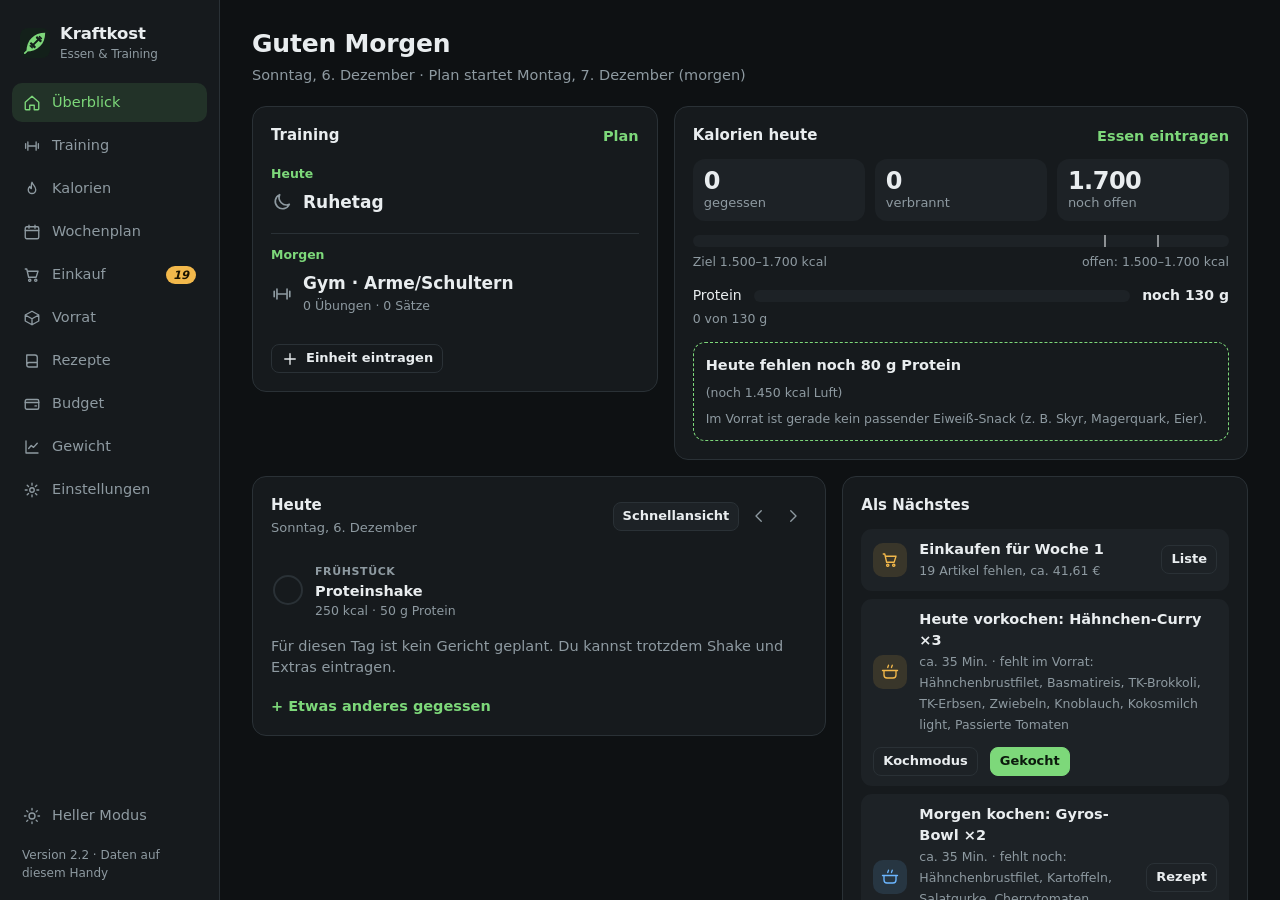
==== commit f181cbf6: "Add files via upload" ====
--- a/index.html
+++ b/index.html
@@ -7,8 +7,8 @@
 <meta name="mobile-web-app-capable" content="yes">
 <meta name="apple-mobile-web-app-capable" content="yes">
 <meta name="apple-mobile-web-app-status-bar-style" content="black-translucent">
-<meta name="apple-mobile-web-app-title" content="MealPrep">
-<title>MealPrep Tracker</title>
+<meta name="apple-mobile-web-app-title" content="Kraftkost">
+<title>Kraftkost</title>
 <link rel="manifest" href="manifest.webmanifest">
 <link rel="icon" href="icon.svg" type="image/svg+xml">
 <link rel="apple-touch-icon" href="apple-touch-icon.png">
@@ -21,7 +21,7 @@
 </style>
 </head>
 <body>
-<div id="boot" class="boot"><div><img src="icon.svg" alt=""><b>MealPrep Tracker</b><span id="bootMsg">Wird geladen …</span></div></div>
+<div id="boot" class="boot"><div><img src="icon.svg" alt=""><b>Kraftkost</b><span id="bootMsg">Wird geladen …</span></div></div>
 <div id="app" hidden>
   <nav class="side" id="nav"></nav>
   <main id="view"></main>
--- a/app.css
+++ b/app.css
@@ -22,7 +22,8 @@
 
 #app { display: grid; grid-template-columns: 220px 1fr; height: 100vh; }
 .side { background: var(--surface); border-right: 1px solid var(--line); padding: 18px 12px; display: flex; flex-direction: column; gap: 4px; overflow-y: auto; }
-.brand { display: flex; align-items: center; gap: 10px; padding: 4px 8px 16px; font-weight: 650; font-size: 15.5px; letter-spacing: .1px; }
+.brand { display: flex; align-items: center; gap: 10px; padding: 4px 8px 16px; font-weight: 700; font-size: 16.5px; letter-spacing: -.1px; }
+.brand img { border-radius: 8px; }
 .brand img { width: 30px; height: 30px; }
 .brand small { display: block; font-weight: 400; color: var(--muted); font-size: 12px; }
 .nav-btn { display: flex; align-items: center; gap: 11px; width: 100%; padding: 9px 11px; border: 0; background: none; border-radius: 10px; color: var(--muted); text-align: left; font-weight: 500; }
@@ -567,3 +568,306 @@
 .q-titlerow { display: flex; align-items: center; justify-content: space-between; gap: 10px; }
 .q-titlerow .q-title { margin-bottom: 14px; }
 .btn.q-scan { min-height: 44px; font-size: 15px; margin-bottom: 14px; }
+
+/* Kühlschrank, Schnell-Extras, Lückenfüller */
+.fridge { list-style: none; padding: 0; margin: 0; display: grid; gap: 8px; }
+.fr { display: flex; justify-content: space-between; align-items: center; gap: 10px; padding: 8px 10px; border-radius: 10px; background: var(--surface2); }
+.fr.bad b { color: var(--red); }
+.pill { font-size: 12px; font-weight: 650; padding: 3px 9px; border-radius: 99px; background: var(--surface); white-space: nowrap; }
+.pill.ok { color: var(--accent); }
+.pill.warn { color: var(--amber); }
+.pill.bad { color: var(--red); }
+.qx-row { display: flex; flex-wrap: wrap; gap: 6px; align-items: center; margin-top: 12px; }
+.chip.qx span { color: var(--muted); font-size: 12px; margin-left: 4px; }
+.pfill { margin-top: 14px; padding: 12px; border: 1px dashed var(--accent); border-radius: 12px; display: flex; flex-direction: column; gap: 8px; }
+.fill-opts { display: grid; gap: 6px; }
+.fill-opt { display: flex; justify-content: space-between; align-items: center; gap: 10px; text-align: left; border: 1px solid var(--line); background: var(--surface); border-radius: 10px; padding: 8px 10px; }
+.fill-opt span { display: flex; flex-direction: column; }
+.fill-opt em { font-style: normal; font-size: 12.5px; color: var(--muted); }
+.fill-opt i { font-style: normal; color: var(--accent); font-weight: 650; font-size: 13.5px; white-space: nowrap; }
+.fill-opt.over em { color: var(--amber); }
+.q .pfill { margin-top: 18px; font-size: 16px; }
+.q .fill-opt { min-height: 60px; font-size: 17px; }
+.q .qx-row .chip.qx { font-size: 15px; padding: 9px 14px; }
+
+/* Vorgekochtes bearbeiten */
+.li.prep { flex-wrap: wrap; gap: 8px 14px; }
+.li.prep .n { display: flex; flex-wrap: wrap; align-items: center; gap: 6px; }
+.prep-act { display: flex; align-items: center; gap: 8px; margin-left: auto; }
+.stepper { display: inline-flex; align-items: center; gap: 4px; border: 1px solid var(--line); border-radius: 10px; padding: 2px; }
+.stepper .icon-btn { width: 34px; height: 34px; font-size: 18px; font-weight: 700; }
+.stepper b { min-width: 92px; text-align: center; font-size: 14px; }
+[hidden] { display: none !important; }
+.card-head.stack-head { flex-direction: column; align-items: flex-start; gap: 2px; }
+.toast.has-undo span { flex: 1; min-width: 0; }
+@media (max-width: 680px) { .toast { width: min(92vw, 420px); } .prep-act { margin-left: 0; width: 100%; } .prep-act .stepper { margin-right: auto; } }
+
+/* ---------- 2.0 Training ---------- */
+.gym-hero { display: flex; align-items: center; justify-content: space-between; gap: 18px; flex-wrap: wrap; margin-bottom: 14px; }
+.gym-hero h2 { font-size: 26px; font-weight: 700; line-height: 1.15; margin: 2px 0 4px; }
+.gym-hero.on { border-color: var(--accent); background: linear-gradient(0deg, var(--ok-bg), var(--ok-bg)), var(--surface); }
+.gym-hero .btn svg.ic, .g-done svg.ic { width: 18px; height: 18px; }
+.tday-grid { display: grid; grid-template-columns: repeat(auto-fill, minmax(300px, 1fr)); gap: 14px; }
+.tday.next { border-color: var(--accent); }
+.tday .card-head { align-items: flex-start; margin-bottom: 8px; }
+.tday .card-head h2 { font-size: 18px; }
+.tday-act { display: flex; gap: 2px; }
+.tday-list { list-style: none; padding: 0; margin: 0 0 10px; display: grid; gap: 6px; }
+.tday-list li { display: flex; justify-content: space-between; gap: 10px; align-items: baseline; border-bottom: 1px solid var(--line); padding-bottom: 6px; }
+.tday-list li span { white-space: nowrap; font-size: 13px; font-variant-numeric: tabular-nums; }
+.exlist { display: grid; gap: 6px; }
+.exrow { display: flex; justify-content: space-between; align-items: center; gap: 10px; width: 100%; text-align: left; background: var(--surface2); border: 1px solid transparent; border-radius: 10px; padding: 9px 12px; color: var(--text); min-height: 44px; }
+.exrow:hover, .exrow.on { border-color: var(--accent); }
+.exrow-n { display: flex; flex-direction: column; min-width: 0; }
+.exrow-n b { font-weight: 600; }
+.exrow-n small { color: var(--muted); font-size: 12px; }
+.exrow-t { display: flex; gap: 5px; flex-wrap: wrap; justify-content: flex-end; flex: none; max-width: 50%; }
+.lib-ctl select { min-width: 130px; }
+.exfig { display: grid; grid-template-columns: 1fr; grid-template-rows: minmax(0, 1fr); background: #fff; border-radius: 12px; overflow: hidden; aspect-ratio: 1 / 1; width: 150px; cursor: pointer; flex: none; }
+.exfig img { grid-area: 1 / 1; width: 100%; height: 100%; min-height: 0; object-fit: contain; }
+.exfig img + img { animation: exflip 2.4s steps(1) infinite; }
+@keyframes exflip { 0%, 49.9% { opacity: 0; } 50%, 100% { opacity: 1; } }
+.exfig.paused { grid-template-columns: 1fr 1fr; aspect-ratio: 2 / 1; width: 300px; max-width: 100%; }
+.exfig.paused img { grid-area: auto; }
+.exfig.paused img + img { animation: none; opacity: 1; }
+.exfig.big { width: 240px; }
+.exfig.big.paused { width: 100%; }
+@media (prefers-reduced-motion: reduce) { .exfig { grid-template-columns: 1fr 1fr; aspect-ratio: 2 / 1; width: 300px; max-width: 100%; } .exfig img { grid-area: auto; } .exfig img + img { animation: none; opacity: 1; } }
+.exinfo-grid { display: flex; gap: 18px; align-items: flex-start; margin-top: 12px; }
+.exinfo-grid > .stack { flex: 1; min-width: 0; }
+.hint { border-left: 3px solid var(--accent); padding-left: 11px; }
+.hint.bad { border-left-color: var(--amber); }
+.hint b { font-size: 13px; }
+.hint p { margin: 2px 0 0; max-width: 62ch; }
+.ti-list { display: grid; gap: 8px; }
+.ti { display: flex; gap: 6px; background: var(--surface2); border-radius: 12px; padding: 10px 10px 10px 4px; border: 1px solid transparent; }
+.ti.dragging { border-color: var(--accent); box-shadow: var(--shadow); opacity: .92; }
+.ti-grip { flex: none; width: 34px; border: 0; background: none; color: var(--muted); cursor: grab; touch-action: none; display: grid; place-items: center; border-radius: 8px; }
+.ti-grip:hover { color: var(--text); background: var(--surface); }
+.ti-main { flex: 1; min-width: 0; display: grid; gap: 8px; }
+.ti-head { display: flex; justify-content: space-between; gap: 8px; align-items: center; }
+.ti-fields { display: grid; grid-template-columns: repeat(6, minmax(0, 1fr)); gap: 8px; }
+.ti-fields input { width: 100%; }
+.ti-note { width: 100%; font-size: 13.5px; }
+#modal[data-type="gym"] { padding: 0; }
+.sheet.gym-sheet { width: min(620px, 100%); height: 100%; max-height: 100%; border-radius: 0; display: flex; flex-direction: column; gap: 12px; padding: calc(14px + env(safe-area-inset-top)) 18px calc(16px + env(safe-area-inset-bottom)); }
+@media (min-width: 900px) { .sheet.gym-sheet { height: auto; min-height: 640px; max-height: 96vh; border-radius: 18px; } #modal[data-type="gym"] { padding: 20px; } }
+.g-top { display: flex; justify-content: space-between; gap: 12px; align-items: flex-start; }
+.g-top > div { flex: 1; min-width: 0; }
+.g-prog { height: 6px; border-radius: 99px; background: var(--surface2); overflow: hidden; margin: 6px 0 4px; }
+.g-prog i { display: block; height: 100%; background: var(--accent); border-radius: 99px; }
+.g-x { width: 44px; height: 44px; border: 1px solid var(--line); border-radius: 12px; }
+.g-main { flex: 1; display: flex; flex-direction: column; align-items: flex-start; gap: 6px; min-height: 0; }
+.g-main .exfig.gymfig { width: 120px; align-self: flex-end; margin-bottom: -40px; }
+.g-main .exfig.gymfig.paused { width: 100%; margin-bottom: 0; align-self: stretch; }
+.g-set { color: var(--accent); font-weight: 700; font-size: 17px; }
+.g-name { background: none; border: 0; padding: 0; text-align: left; color: var(--text); font-size: 30px; font-weight: 750; line-height: 1.12; letter-spacing: -.01em; margin: 0; }
+.g-target { font-size: 18px; margin: 4px 0 0; font-variant-numeric: tabular-nums; }
+.g-target .muted { font-size: 14px; }
+.g-why { color: var(--muted); font-size: 14px; margin: 0; max-width: 56ch; }
+.g-note { background: var(--warn-bg); color: var(--amber); border-radius: 8px; padding: 4px 10px; font-size: 14px; margin: 0; }
+.g-log { display: flex; gap: 6px; flex-wrap: wrap; margin-top: 4px; }
+.g-log .chip { min-height: 34px; font-variant-numeric: tabular-nums; }
+.g-inputs { display: grid; grid-template-columns: 1fr 1fr; gap: 10px; }
+.g-step { background: var(--surface2); border-radius: 14px; padding: 8px; display: grid; gap: 6px; }
+.g-step > span { font-size: 12.5px; color: var(--muted); text-align: center; }
+.g-step > div { display: grid; grid-template-columns: 52px minmax(0, 1fr) 52px; gap: 4px; align-items: center; }
+.g-step input { width: 100%; text-align: center; font-size: 28px; font-weight: 700; background: none; border: 0; color: var(--text); padding: 0; font-variant-numeric: tabular-nums; -moz-appearance: textfield; }
+.g-step input::-webkit-outer-spin-button, .g-step input::-webkit-inner-spin-button { -webkit-appearance: none; margin: 0; }
+.g-pm { height: 52px; border-radius: 12px; border: 1px solid var(--line); background: var(--surface); color: var(--text); font-size: 26px; font-weight: 600; line-height: 1; touch-action: manipulation; }
+.g-pm:active { background: var(--ok-bg); border-color: var(--accent); }
+.g-feel { display: flex; gap: 8px; align-items: center; flex-wrap: wrap; }
+.g-feel .chip { min-height: 38px; padding: 6px 16px; font-size: 14.5px; }
+.btn.g-done { min-height: 68px; font-size: 21px; font-weight: 700; border-radius: 16px; width: 100%; justify-content: center; touch-action: manipulation; }
+.g-row2 { display: grid; grid-template-columns: 1fr 1fr; gap: 8px; margin-top: 10px; }
+.g-row3 { display: grid; grid-template-columns: repeat(3, 1fr); gap: 8px; }
+.g-row2 .btn, .g-row3 .btn { justify-content: center; min-height: 46px; min-width: 0; }
+.g-row3 .btn { flex-direction: column; gap: 3px; font-size: 13px; padding: 7px 4px; }
+.sumlist { list-style: none; padding: 0; margin: 12px 0 0; }
+.sumlist li { display: flex; justify-content: space-between; gap: 12px; align-items: baseline; padding: 8px 0; border-top: 1px solid var(--line); }
+.sumlist li div { min-width: 0; }
+.sumlist li span { display: block; color: var(--muted); font-size: 13.5px; font-variant-numeric: tabular-nums; }
+.sumlist li span.tag { display: inline-flex; }
+.sumlist em { font-style: normal; white-space: nowrap; font-variant-numeric: tabular-nums; }
+.g-next { display: flex; align-items: baseline; gap: 10px; width: 100%; text-align: left; background: none; border: 0; border-top: 1px solid var(--line); padding: 10px 2px 0; color: var(--text); }
+.g-next b { flex: 1; min-width: 0; overflow: hidden; text-overflow: ellipsis; white-space: nowrap; }
+.g-panel { flex: 1; overflow-y: auto; display: flex; flex-direction: column; gap: 10px; min-height: 0; }
+.prbox { background: var(--warn-bg); border-radius: 12px; padding: 12px 14px; margin-top: 12px; }
+.prbox b { color: var(--amber); display: inline-flex; gap: 6px; align-items: center; }
+.prbox ul { margin: 6px 0 0; padding-left: 18px; }
+.rv-grid.sum3 { grid-template-columns: repeat(3, minmax(0, 1fr)); margin-top: 12px; }
+@media (max-width: 680px) {
+  .gym-hero .btn { width: 100%; justify-content: center; }
+  .tday-grid { grid-template-columns: minmax(0, 1fr); }
+  .exinfo-grid { flex-direction: column; }
+  .exfig.big { width: 100%; max-width: 260px; align-self: center; }
+  .ti-fields { grid-template-columns: repeat(3, minmax(0, 1fr)); }
+  .rv-grid.sum3 { grid-template-columns: repeat(3, minmax(0, 1fr)); gap: 8px; }
+  .rv-grid.sum3 .rv b { font-size: 21px; }
+  .sheet:has(.ti-list) { height: 100dvh; max-height: 100dvh; border-radius: 0; }
+  .exrow-t .tag + .tag + .tag { display: none; }
+}
+@media (max-width: 380px) { .g-name { font-size: 25px; } .g-row3 .btn { font-size: 13px; padding: 4px 6px; } }
+.prog-grid { display: grid; grid-template-columns: minmax(0, 1.15fr) minmax(0, 1fr); gap: 22px; align-items: start; }
+.gch-grid { display: grid; grid-template-columns: repeat(auto-fit, minmax(280px, 1fr)); gap: 16px; margin: 14px 0 8px; }
+.gchart { margin: 0; position: relative; }
+.gchart figcaption { display: flex; justify-content: space-between; align-items: baseline; gap: 10px; margin-bottom: 4px; }
+.gchart figcaption b { font-size: 13.5px; font-weight: 600; }
+.gchart figcaption span { color: var(--muted); font-size: 13px; font-variant-numeric: tabular-nums; }
+.gchart .wchart polyline { stroke-width: 2; }
+.gchart .gb { fill: var(--blue); opacity: .45; }
+.gchart .gb.on { opacity: 1; }
+.gchart text.strong { fill: var(--text); font-weight: 650; }
+.gchart .gx { stroke: var(--muted); stroke-width: 1; stroke-dasharray: 3 3; }
+.gtip { position: absolute; transform: translateX(-50%); background: var(--text); color: var(--bg); font-size: 12.5px; padding: 4px 9px; border-radius: 8px; white-space: nowrap; pointer-events: none; z-index: 2; max-width: 92%; overflow: hidden; text-overflow: ellipsis; }
+.mbars { display: grid; gap: 7px; margin-top: 10px; }
+.mbar { display: grid; grid-template-columns: 86px minmax(0, 1fr) 70px 74px; gap: 8px; align-items: center; font-size: 13.5px; }
+.mbar div { height: 10px; background: var(--surface2); border-radius: 0 4px 4px 0; overflow: hidden; }
+.mbar i { display: block; height: 100%; background: var(--blue); border-radius: 0 4px 4px 0; }
+.mbar b { font-weight: 600; font-variant-numeric: tabular-nums; text-align: right; }
+.mbar em { font-style: normal; color: var(--muted); text-align: right; font-variant-numeric: tabular-nums; }
+.rv-grid.prs { grid-template-columns: repeat(4, minmax(0, 1fr)); }
+@media (max-width: 900px) { .prog-grid { grid-template-columns: minmax(0, 1fr); } .rv-grid.prs { grid-template-columns: repeat(2, minmax(0, 1fr)); } }
+@media (max-width: 680px) { .mbar { grid-template-columns: 76px minmax(0, 1fr) 62px; } .mbar em { display: none; } }
+
+/* ---------- 2.0 Kalorien + Überblick ---------- */
+.kc3 { display: grid; grid-template-columns: repeat(3, minmax(0, 1fr)); gap: 10px; }
+.kc3 > div { background: var(--surface2); border-radius: 12px; padding: 12px 12px 10px; display: flex; flex-direction: column; }
+.kc3 b { font-size: 30px; font-weight: 700; letter-spacing: -.5px; line-height: 1.1; font-variant-numeric: tabular-nums; }
+.kc3 span { color: var(--muted); font-size: 13px; }
+.kc3 .neg b { color: var(--red); }
+.kc3.compact b { font-size: 24px; }
+.kc3.compact > div { padding: 9px 11px 8px; }
+#foodCalc { grid-template-columns: repeat(2, minmax(0, 1fr)); }
+.kbar { position: relative; height: 12px; border-radius: 99px; background: var(--surface2); margin: 14px 0 6px; overflow: hidden; }
+.kbar i { position: absolute; inset: 0 auto 0 0; background: var(--accent); border-radius: 99px; }
+.kbar i.red { background: var(--red); }
+.kbar em { position: absolute; top: 0; bottom: 0; border-left: 2px solid var(--text); border-right: 2px solid var(--text); opacity: .55; }
+.kprot { display: grid; grid-template-columns: auto minmax(0, 1fr) auto; gap: 4px 12px; align-items: center; margin-top: 14px; font-size: 14px; }
+.kprot .bar { margin: 0; }
+.kprot b { font-weight: 650; }
+.kprot em { grid-column: 1 / -1; font-style: normal; color: var(--muted); font-size: 12.5px; }
+.food-add { width: 100%; justify-content: center; }
+.food-amt { font-size: 22px !important; font-weight: 650; }
+.check-line { display: flex; gap: 8px; align-items: center; margin-top: 12px; font-size: 14px; }
+ol.steps { margin: 10px 0; padding-left: 22px; display: grid; gap: 8px; max-width: 68ch; }
+ol.steps code { background: var(--surface2); border-radius: 6px; padding: 1px 6px; font-size: 13.5px; }
+.traincard { display: flex; flex-direction: column; align-items: flex-start; gap: 4px; }
+.traincard .card-head { width: 100%; }
+.traincard.on { border-color: var(--accent); }
+.traincard .btn.q-big { width: 100%; justify-content: center; margin-top: 10px; }
+.traincard .big { line-height: 1.15; }
+.spark { width: 100%; max-width: 240px; height: 44px; display: block; margin: 8px 0 6px; }
+.spark polyline { fill: none; stroke: var(--accent); stroke-width: 2; stroke-linejoin: round; stroke-linecap: round; }
+.spark circle { fill: var(--accent); }
+@media (max-width: 680px) { .kc3 b { font-size: 24px; } .kc3 { gap: 8px; } }
+.tasks-n .task { flex-wrap: wrap; }
+.tasks-n .task .body { flex: 1 1 190px; }
+.chip.qx { max-width: 100%; }
+.qx-row .chip.qx { overflow: hidden; white-space: nowrap; text-overflow: ellipsis; display: inline-block; max-width: min(100%, 300px); }
+.plain-list { margin: 0; padding-left: 18px; display: grid; gap: 6px; max-width: 80ch; }
+
+/* ---------- 2.1 Trainingsarten, Gym-Tage ---------- */
+.tchips { display: flex; flex-wrap: wrap; gap: 6px; margin-bottom: 10px; }
+.tchip { display: inline-flex; align-items: center; gap: 6px; border: 1px solid var(--line); background: var(--surface2); color: var(--text); border-radius: 99px; padding: 4px 11px 4px 8px; font-size: 13px; font-weight: 600; min-height: 30px; }
+.tchip svg.ic { width: 15px; height: 15px; color: var(--muted); }
+.tchip.gym { border-color: color-mix(in srgb, var(--blue) 45%, var(--line)); }
+.tchip.gym svg.ic { color: var(--blue); }
+.tchip.act svg.ic { color: var(--amber); }
+.tchip.act { border-color: color-mix(in srgb, var(--amber) 40%, var(--line)); }
+.tchip.done { background: var(--ok-bg); border-color: var(--accent); }
+.tchip.done svg.ic { color: var(--accent); }
+.tchip.on { background: var(--ok-bg); border-color: var(--accent); }
+.tchip.miss { opacity: .6; text-decoration: line-through; font-weight: 500; }
+.tchip.open { border-style: dashed; color: var(--muted); }
+.tchip.rest { color: var(--muted); font-weight: 500; background: none; padding-left: 11px; }
+.tmini { font-size: 11px; color: var(--muted); margin-top: 3px; white-space: nowrap; overflow: hidden; text-overflow: ellipsis; max-width: 100%; }
+.tmini.done { color: var(--accent); }
+.tmini.rest { opacity: .6; }
+.ttag { display: flex; align-items: center; gap: 7px; font-size: 13.5px; font-weight: 600; color: var(--blue); margin: -4px 0 10px; }
+.ttag svg.ic { width: 16px; height: 16px; }
+.tday-block { width: 100%; margin-bottom: 8px; }
+.tday-block + .tday-block { border-top: 1px solid var(--line); padding-top: 10px; }
+.trow { display: flex; flex-wrap: wrap; align-items: center; justify-content: space-between; gap: 8px 12px; padding: 6px 0; }
+.trow-h { display: flex; align-items: center; gap: 10px; min-width: 0; }
+.trow-h > svg.ic { width: 22px; height: 22px; color: var(--muted); flex: none; }
+.trow-h b { display: block; font-size: 17px; }
+.trow .btn.q-big { width: 100%; justify-content: center; }
+.tweek { margin-bottom: 14px; }
+.tweek-grid { display: grid; grid-template-columns: repeat(7, minmax(0, 1fr)); gap: 8px; }
+.tw { background: var(--surface2); border-radius: 12px; padding: 8px; border: 1px solid transparent; min-width: 0; }
+.tw.today { border-color: var(--accent); }
+.tw.past { opacity: .8; }
+.tw-d { display: flex; justify-content: space-between; align-items: baseline; margin-bottom: 6px; font-size: 13px; }
+.tw-d span { color: var(--muted); font-size: 12px; }
+.tw .tchips { flex-direction: column; align-items: stretch; margin: 0; }
+.tw .tchip { font-size: 12px; padding: 3px 8px; white-space: normal; text-align: left; line-height: 1.25; }
+.chip.big { padding: 7px 14px; font-size: 14.5px; min-height: 38px; }
+table.mini tr.cur td { font-weight: 600; }
+@media (max-width: 900px) { .tweek-grid { grid-template-columns: repeat(4, minmax(0, 1fr)); } }
+@media (max-width: 680px) {
+  .tweek-grid { grid-template-columns: minmax(0, 1fr); gap: 6px; }
+  .tw { display: flex; gap: 10px; align-items: center; padding: 6px 10px; }
+  .tw-d { flex-direction: column; margin: 0; width: 44px; flex: none; }
+  .tw .tchips { flex-direction: row; flex-wrap: wrap; }
+}
+.aw-list { display: grid; gap: 2px; }
+.aw { display: grid; grid-template-columns: 110px minmax(0, 1fr) auto; gap: 6px 14px; align-items: baseline; padding: 8px 0; border-top: 1px solid var(--line); font-size: 14px; }
+.aw:first-child { border-top: 0; }
+.aw.cur .aw-w { color: var(--accent); font-weight: 650; }
+.aw-parts { display: flex; flex-wrap: wrap; gap: 4px 14px; }
+.aw-p b { font-variant-numeric: tabular-nums; }
+.aw-p em { font-style: normal; color: var(--muted); font-size: 12.5px; }
+.aw-p.zero { color: var(--muted); }
+.aw-t { white-space: nowrap; font-variant-numeric: tabular-nums; }
+@media (max-width: 680px) { .aw { grid-template-columns: minmax(0, 1fr) auto; } .aw-parts { grid-column: 1 / -1; grid-row: 2; } }
+
+/* ---------- 2.1.1 iPhone-Vollbild und schmale Bildschirme ---------- */
+html { background: var(--bg); }
+html, body { min-height: 100%; }
+body { overflow-x: hidden; }
+.cook { flex-wrap: wrap; min-width: 0; max-width: 100%; }
+.cook > span:not(.tag) { flex: 1 1 180px; min-width: 0; }
+.cook .btn { flex: none; }
+.tabs.fade-r { -webkit-mask-image: linear-gradient(to right, #000 calc(100% - 36px), transparent); mask-image: linear-gradient(to right, #000 calc(100% - 36px), transparent); }
+.tabs.fade-l { -webkit-mask-image: linear-gradient(to left, #000 calc(100% - 36px), transparent); mask-image: linear-gradient(to left, #000 calc(100% - 36px), transparent); }
+.tabs.fade-l.fade-r { -webkit-mask-image: linear-gradient(to right, transparent, #000 36px, #000 calc(100% - 36px), transparent); mask-image: linear-gradient(to right, transparent, #000 36px, #000 calc(100% - 36px), transparent); }
+@media (max-width: 680px) {
+  /* Die Leiste färbt auch alles darunter ein – kein dunkler Streifen, falls iOS den Bildschirm kürzer meldet */
+  .side::after { content: ""; position: absolute; left: 0; right: 0; top: 100%; height: 240px; background: var(--surface); pointer-events: none; }
+  .cooks { flex-direction: column; flex-wrap: nowrap; }
+  .cook { width: 100%; padding: 9px 10px 9px 12px; gap: 8px; }
+  .cook > svg.ic { margin-top: 1px; }
+  .cook > span:not(.tag) { flex: 1 1 calc(100% - 30px); }
+  .cook .btn { flex: 1 1 0; justify-content: center; min-width: 0; padding-left: 6px; padding-right: 6px; white-space: nowrap; }
+  .cook .btn svg.ic { width: 15px; height: 15px; }
+  .tabs { scrollbar-width: none; -webkit-overflow-scrolling: touch; scroll-padding: 0 24px; }
+  .tabs::-webkit-scrollbar { display: none; }
+}
+@media (max-width: 360px) { .cook .btn svg.ic { display: none; } }
+/* Installierte App: 100vh enthält dort den Home-Indicator-Bereich, 100dvh nach der Tastatur manchmal nicht */
+@media (display-mode: standalone) and (max-width: 680px) {
+  html, body { min-height: 100vh; }
+  #app { height: 100vh; }
+}
+.qx-row .chip.qx { display: inline-flex; min-width: 0; max-width: 100%; }
+.chip.qx { overflow: hidden; }
+.chip.qx > span { flex: none; }
+.chip.qx .qx-n { font-style: normal; min-width: 0; overflow: hidden; text-overflow: ellipsis; white-space: nowrap; }
+.strip { grid-template-columns: repeat(6, minmax(0, 1fr)); }
+.strip button { min-width: 0; padding-left: 3px; padding-right: 3px; }
+.strip .kc { white-space: nowrap; overflow: hidden; text-overflow: ellipsis; }
+.q-actions .btn { min-width: 0; white-space: normal; text-align: center; justify-content: center; }
+@media (max-width: 380px) { .q-actions { gap: 6px; padding: 8px; } .q-actions .btn { font-size: 15px; padding-left: 8px; padding-right: 8px; } .strip { gap: 5px; } .strip .kc { font-size: 10.5px; } }
+@media (max-width: 680px) {
+  .sheet-foot { flex-wrap: wrap; }
+  .sheet-foot > .btn { flex: 1 1 auto; justify-content: center; min-width: 0; }
+  .sheet-foot > .grow:empty { display: none; }
+}
+@media (max-width: 400px) {
+  .g-inputs { gap: 8px; }
+  .g-step { padding: 6px; }
+  .g-step > div { grid-template-columns: 40px minmax(0, 1fr) 40px; gap: 2px; }
+  .g-pm { height: 48px; font-size: 24px; }
+  .g-step input { font-size: 24px; }
+}
